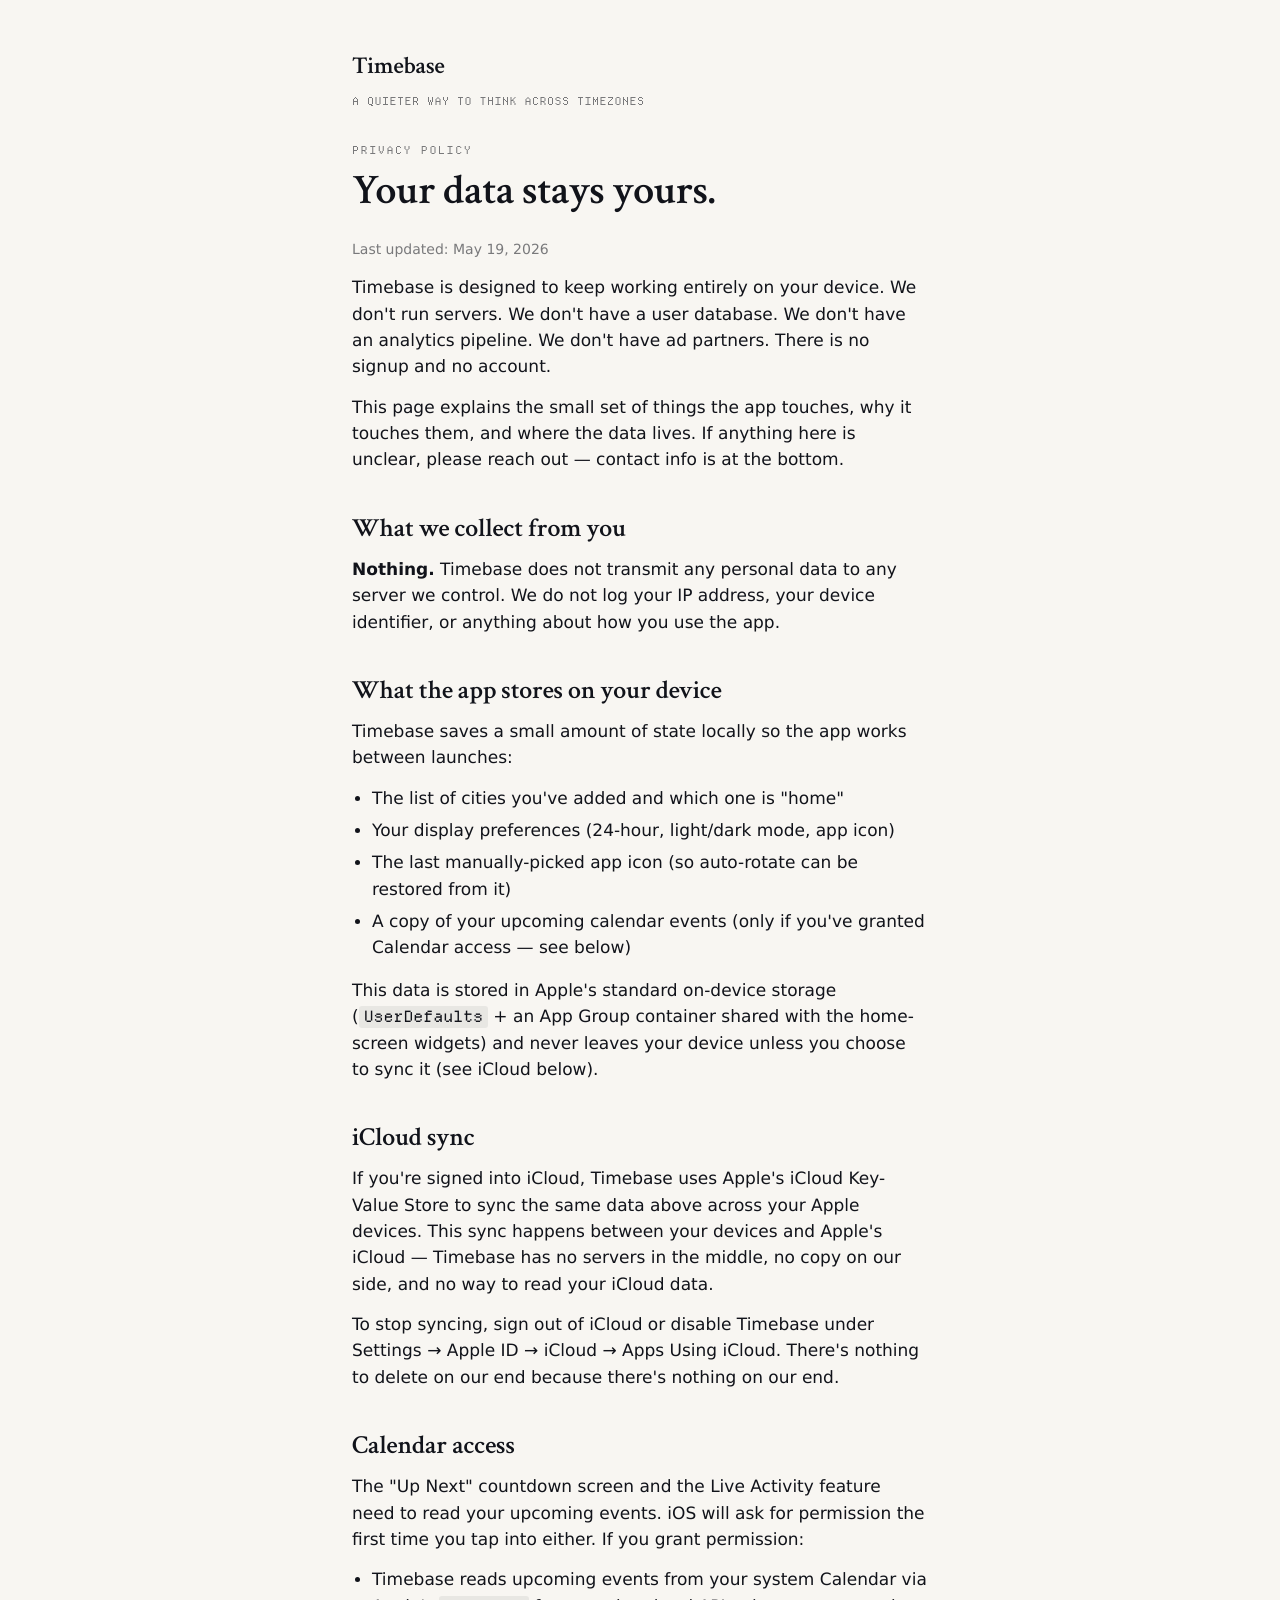
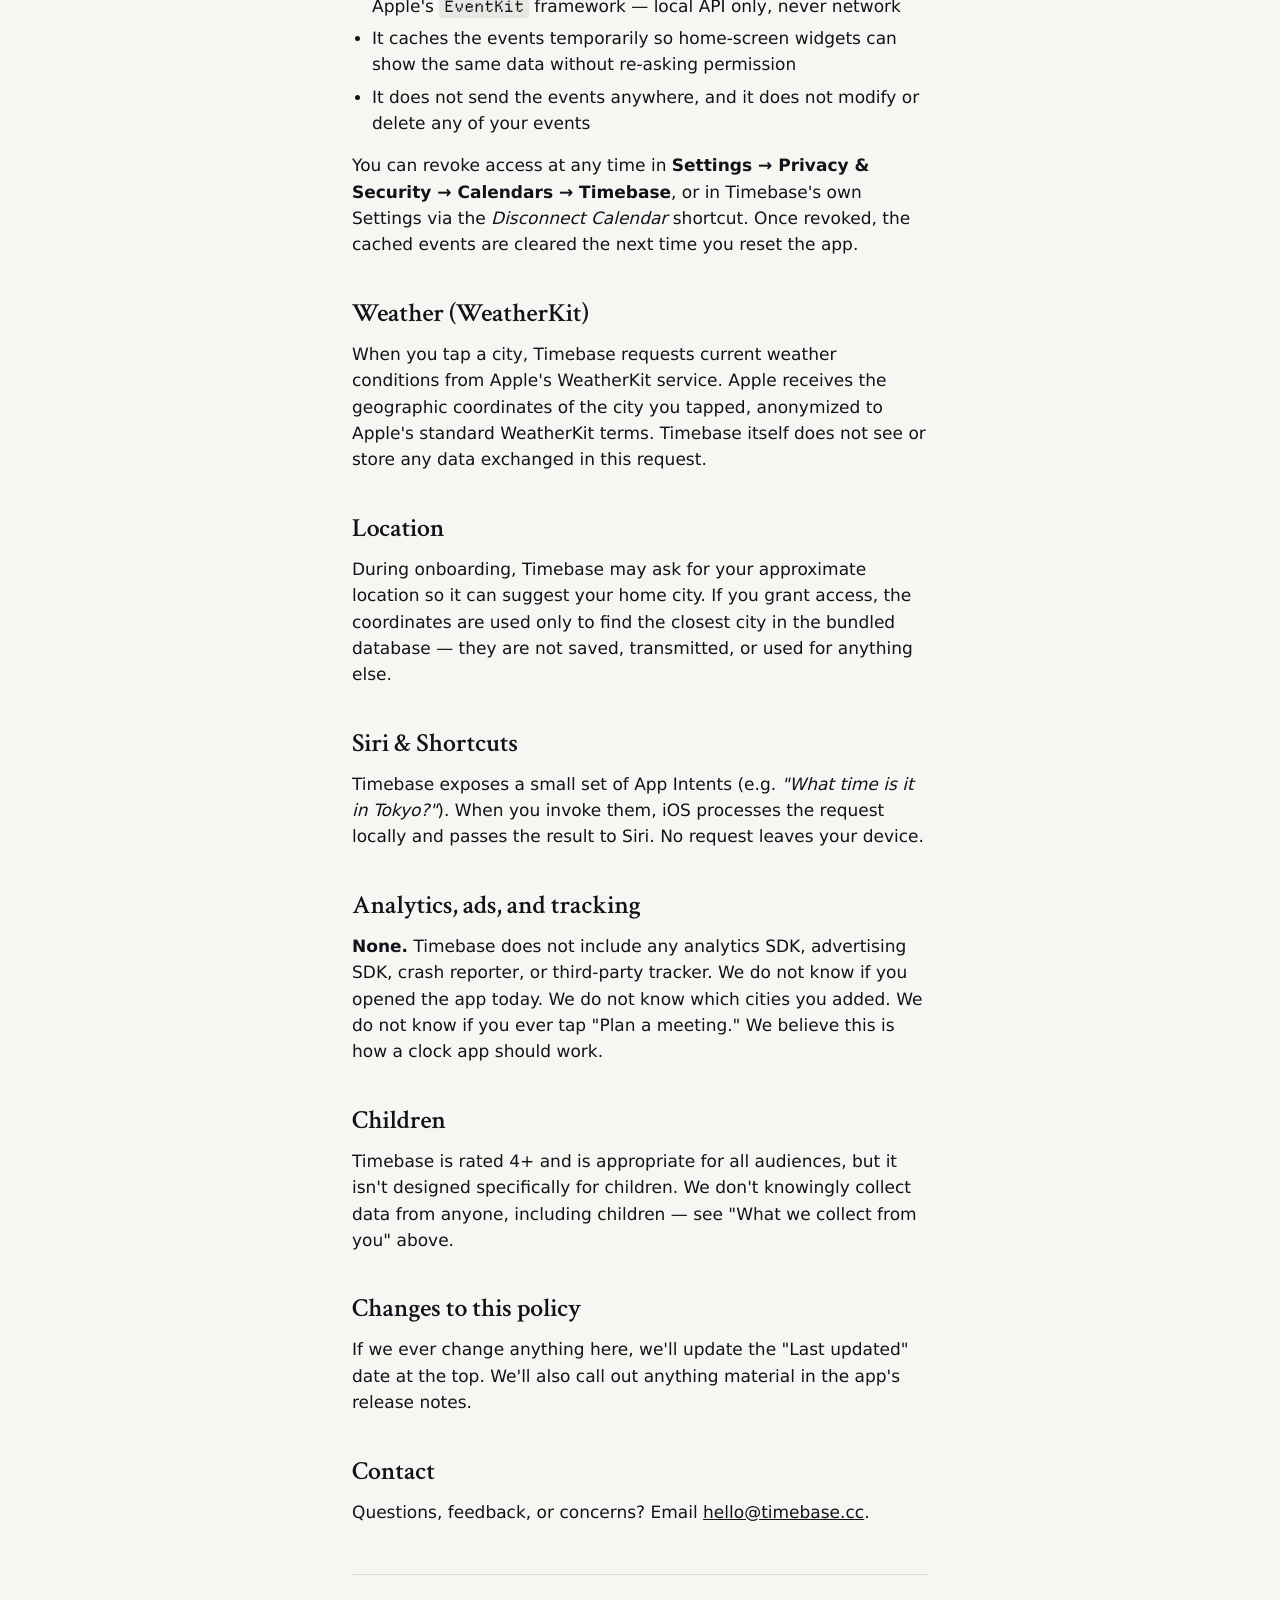
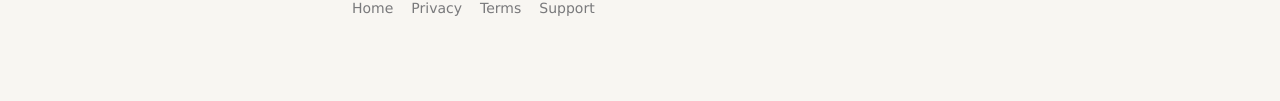
==== privacy.html @ 6966e5dc "Add /privacy /terms /support pages for App Store submission Apple requires a privacy policy URL for " ====
<!doctype html>
<html lang="en">
<head>
<meta charset="utf-8" />
<meta name="viewport" content="width=device-width, initial-scale=1, viewport-fit=cover" />
<title>Privacy Policy — Timebase</title>
<meta name="description" content="Timebase does not collect, store, or sell your data." />
<meta name="theme-color" content="#F8F6F2" media="(prefers-color-scheme: light)" />
<meta name="theme-color" content="#0E0E10" media="(prefers-color-scheme: dark)" />
<link rel="icon" href="/icon.svg" type="image/svg+xml" />
<link rel="apple-touch-icon" href="/apple-touch-icon.png" />
<link rel="preconnect" href="https://fonts.googleapis.com" />
<link rel="preconnect" href="https://fonts.gstatic.com" crossorigin />
<link href="https://fonts.googleapis.com/css2?family=Crimson+Text:wght@600&display=swap" rel="stylesheet" />
<link rel="stylesheet" href="/legal.css" />
</head>
<body>

<main>
  <a class="wordmark" href="/">Timebase</a>
  <div class="tagline">A QUIETER WAY TO THINK ACROSS TIMEZONES</div>

  <div class="eyebrow">Privacy Policy</div>
  <h1>Your data stays yours.</h1>
  <p class="muted">Last updated: May 19, 2026</p>

  <p>Timebase is designed to keep working entirely on your device. We don't run servers. We don't have a user database. We don't have an analytics pipeline. We don't have ad partners. There is no signup and no account.</p>

  <p>This page explains the small set of things the app touches, why it touches them, and where the data lives. If anything here is unclear, please reach out — contact info is at the bottom.</p>

  <h2>What we collect from you</h2>
  <p><strong>Nothing.</strong> Timebase does not transmit any personal data to any server we control. We do not log your IP address, your device identifier, or anything about how you use the app.</p>

  <h2>What the app stores on your device</h2>
  <p>Timebase saves a small amount of state locally so the app works between launches:</p>
  <ul>
    <li>The list of cities you've added and which one is "home"</li>
    <li>Your display preferences (24-hour, light/dark mode, app icon)</li>
    <li>The last manually-picked app icon (so auto-rotate can be restored from it)</li>
    <li>A copy of your upcoming calendar events (only if you've granted Calendar access — see below)</li>
  </ul>
  <p>This data is stored in Apple's standard on-device storage (<code>UserDefaults</code> + an App Group container shared with the home-screen widgets) and never leaves your device unless you choose to sync it (see iCloud below).</p>

  <h2>iCloud sync</h2>
  <p>If you're signed into iCloud, Timebase uses Apple's iCloud Key-Value Store to sync the same data above across your Apple devices. This sync happens between your devices and Apple's iCloud — Timebase has no servers in the middle, no copy on our side, and no way to read your iCloud data.</p>
  <p>To stop syncing, sign out of iCloud or disable Timebase under Settings → Apple ID → iCloud → Apps Using iCloud. There's nothing to delete on our end because there's nothing on our end.</p>

  <h2>Calendar access</h2>
  <p>The "Up Next" countdown screen and the Live Activity feature need to read your upcoming events. iOS will ask for permission the first time you tap into either. If you grant permission:</p>
  <ul>
    <li>Timebase reads upcoming events from your system Calendar via Apple's <code>EventKit</code> framework — local API only, never network</li>
    <li>It caches the events temporarily so home-screen widgets can show the same data without re-asking permission</li>
    <li>It does not send the events anywhere, and it does not modify or delete any of your events</li>
  </ul>
  <p>You can revoke access at any time in <strong>Settings → Privacy &amp; Security → Calendars → Timebase</strong>, or in Timebase's own Settings via the <em>Disconnect Calendar</em> shortcut. Once revoked, the cached events are cleared the next time you reset the app.</p>

  <h2>Weather (WeatherKit)</h2>
  <p>When you tap a city, Timebase requests current weather conditions from Apple's WeatherKit service. Apple receives the geographic coordinates of the city you tapped, anonymized to Apple's standard WeatherKit terms. Timebase itself does not see or store any data exchanged in this request.</p>

  <h2>Location</h2>
  <p>During onboarding, Timebase may ask for your approximate location so it can suggest your home city. If you grant access, the coordinates are used only to find the closest city in the bundled database — they are not saved, transmitted, or used for anything else.</p>

  <h2>Siri &amp; Shortcuts</h2>
  <p>Timebase exposes a small set of App Intents (e.g. <em>"What time is it in Tokyo?"</em>). When you invoke them, iOS processes the request locally and passes the result to Siri. No request leaves your device.</p>

  <h2>Analytics, ads, and tracking</h2>
  <p><strong>None.</strong> Timebase does not include any analytics SDK, advertising SDK, crash reporter, or third-party tracker. We do not know if you opened the app today. We do not know which cities you added. We do not know if you ever tap "Plan a meeting." We believe this is how a clock app should work.</p>

  <h2>Children</h2>
  <p>Timebase is rated 4+ and is appropriate for all audiences, but it isn't designed specifically for children. We don't knowingly collect data from anyone, including children — see "What we collect from you" above.</p>

  <h2>Changes to this policy</h2>
  <p>If we ever change anything here, we'll update the "Last updated" date at the top. We'll also call out anything material in the app's release notes.</p>

  <h2>Contact</h2>
  <p>Questions, feedback, or concerns? Email <a href="mailto:hello@timebase.cc">hello@timebase.cc</a>.</p>

  <div class="nav">
    <a href="/">Home</a>
    <a href="/privacy">Privacy</a>
    <a href="/terms">Terms</a>
    <a href="/support">Support</a>
  </div>
</main>

</body>
</html>
---- legal.css ----
/* Timebase — shared styles for the legal / support pages.
   Built on top of styles.css but the legal pages stand alone, so this
   file also redeclares the tokens it needs. */

@font-face {
  font-family: "Departure Mono";
  src: url("/fonts/DepartureMono-Regular.woff2") format("woff2"),
       url("/fonts/DepartureMono-Regular.woff")  format("woff");
  font-weight: 400;
  font-style: normal;
  font-display: swap;
}

:root {
  --bg: #F8F6F2;
  --fg: #11131A;
  --fg-muted: rgba(17, 19, 26, 0.55);
  --rule: rgba(0, 0, 0, 0.12);
  --accent: #11131A;
  --link: #11131A;
  font-family: -apple-system, BlinkMacSystemFont, "SF Pro Display",
    "SF Pro Text", "Inter", system-ui, sans-serif;
  -webkit-font-smoothing: antialiased;
  -moz-osx-font-smoothing: grayscale;
  text-rendering: geometricPrecision;
}

@media (prefers-color-scheme: dark) {
  :root {
    --bg: #0E0E10;
    --fg: #F0EEE8;
    --fg-muted: rgba(240, 238, 232, 0.55);
    --rule: rgba(255, 255, 255, 0.12);
    --accent: #F0EEE8;
    --link: #F0EEE8;
  }
}

*, *::before, *::after { box-sizing: border-box; }

html, body {
  margin: 0;
  padding: 0;
  background: var(--bg);
  color: var(--fg);
  min-height: 100vh;
  min-height: 100dvh;
}

body {
  font-size: 17px;
  line-height: 1.55;
  position: relative;
}

/* Paper-grain texture, same one used by the world clock rows. Sits
   behind text via fixed positioning so it doesn't move on scroll. */
body::before {
  content: "";
  position: fixed;
  inset: 0;
  background-image: url('/grain.png');
  background-size: 256px 256px;
  background-repeat: repeat;
  mix-blend-mode: soft-light;
  opacity: 0.55;
  pointer-events: none;
  z-index: 0;
}

main {
  position: relative;
  z-index: 1;
  max-width: 640px;
  padding: clamp(24px, 6vw, 48px) clamp(20px, 5vw, 32px) 80px;
  margin: 0 auto;
}

.wordmark {
  font-family: "Crimson Text", "Times New Roman", serif;
  font-weight: 600;
  font-size: 24px;
  letter-spacing: -0.2px;
  color: var(--fg);
  text-decoration: none;
  display: inline-block;
  margin-bottom: 8px;
}

.eyebrow {
  font-family: "Departure Mono", ui-monospace, "SF Mono", monospace;
  font-size: 11px;
  letter-spacing: 1.6px;
  text-transform: uppercase;
  color: var(--fg-muted);
  margin: 32px 0 8px;
}

h1 {
  font-family: "Crimson Text", "Times New Roman", serif;
  font-weight: 600;
  font-size: clamp(32px, 6vw, 42px);
  line-height: 1.15;
  letter-spacing: -0.5px;
  margin: 0 0 24px;
  color: var(--fg);
}

h2 {
  font-family: "Crimson Text", "Times New Roman", serif;
  font-weight: 600;
  font-size: clamp(22px, 4vw, 26px);
  line-height: 1.2;
  letter-spacing: -0.2px;
  margin: 40px 0 12px;
  color: var(--fg);
}

p, li {
  margin: 0 0 14px;
  color: var(--fg);
}

ul, ol {
  margin: 0 0 16px;
  padding-left: 20px;
}

li {
  margin-bottom: 6px;
}

a { color: var(--link); }
a:hover { opacity: 0.7; }

hr {
  border: 0;
  border-top: 1px solid var(--rule);
  margin: 32px 0;
}

.muted {
  color: var(--fg-muted);
  font-size: 14px;
}

.tagline {
  font-family: "Departure Mono", ui-monospace, "SF Mono", monospace;
  font-size: 11px;
  letter-spacing: 0.5px;
  color: var(--fg-muted);
  margin: 0 0 24px;
}

.nav {
  display: flex;
  gap: 18px;
  flex-wrap: wrap;
  font-size: 14px;
  margin-top: 48px;
  padding-top: 24px;
  border-top: 1px solid var(--rule);
  color: var(--fg-muted);
}

.nav a {
  color: var(--fg-muted);
  text-decoration: none;
}

.nav a:hover { color: var(--fg); }

code {
  font-family: "Departure Mono", ui-monospace, "SF Mono", monospace;
  font-size: 0.92em;
  background: rgba(127, 127, 127, 0.12);
  padding: 1px 5px;
  border-radius: 3px;
}
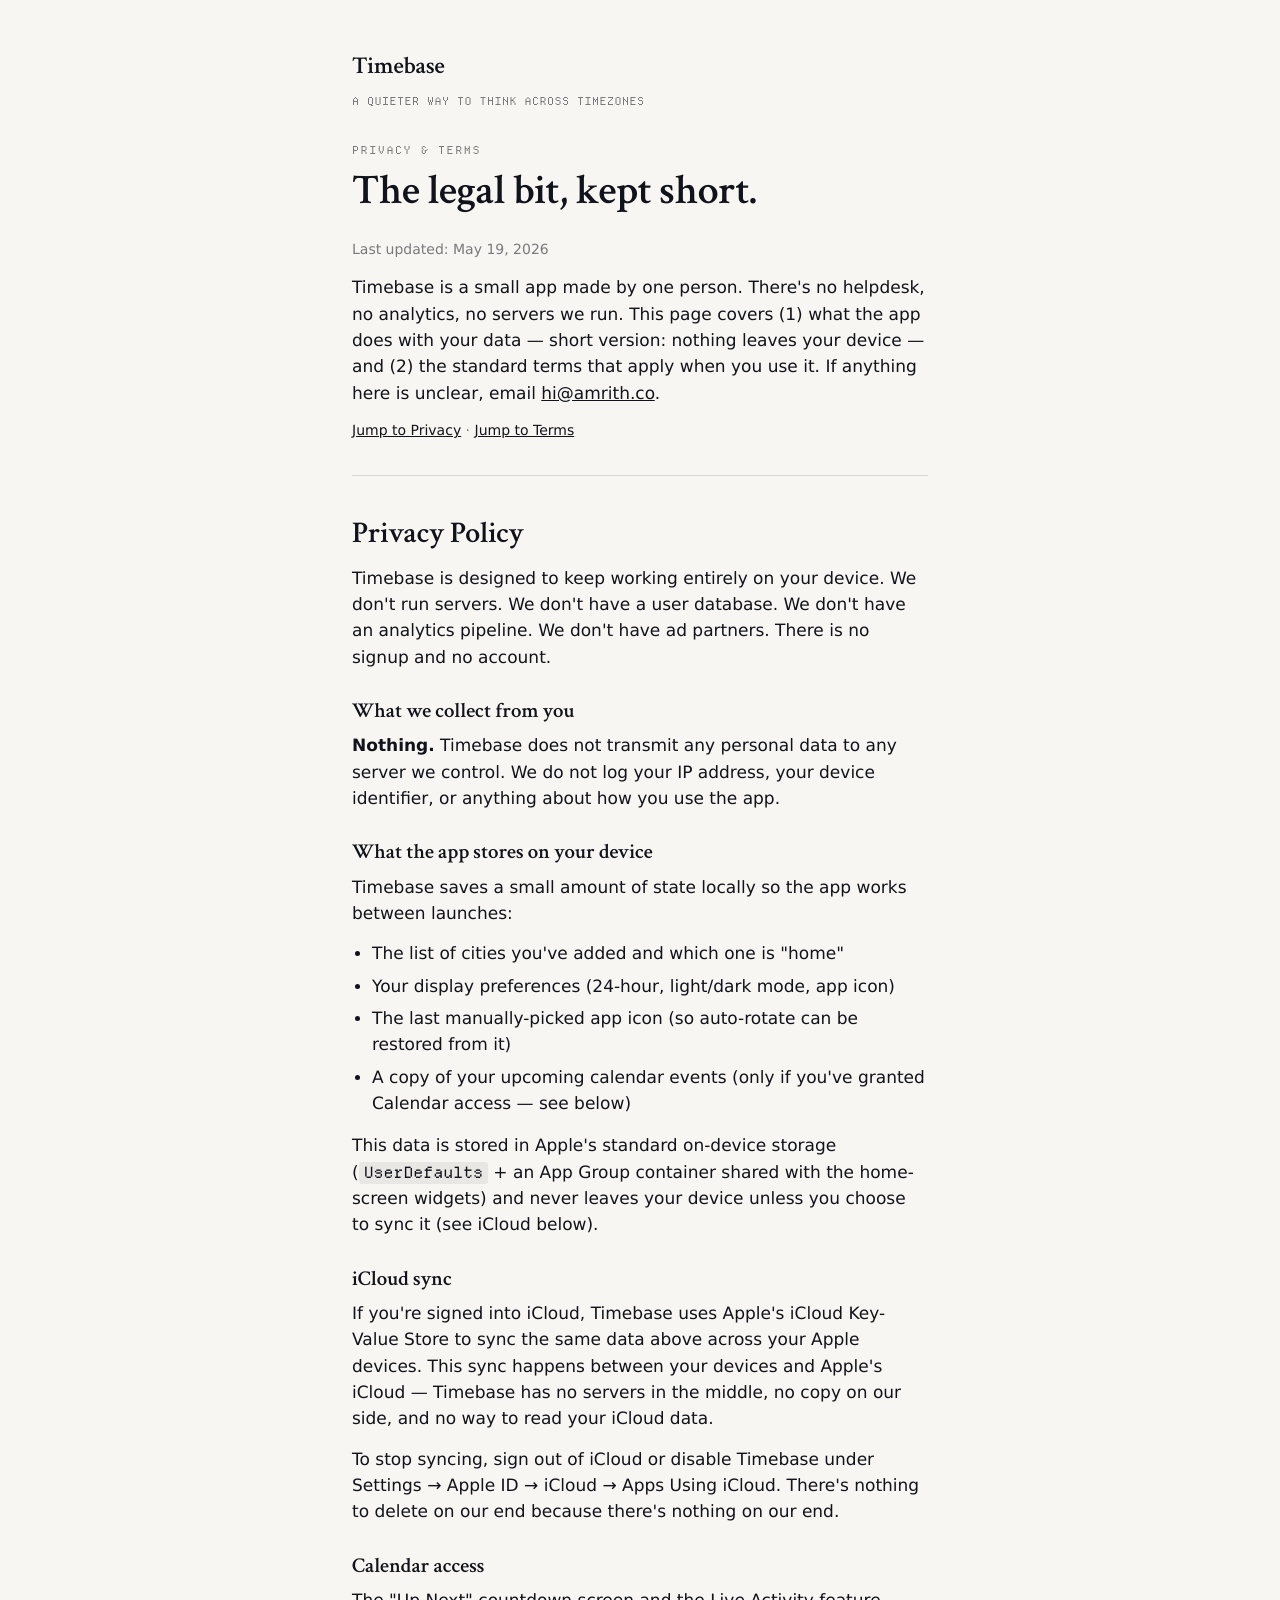
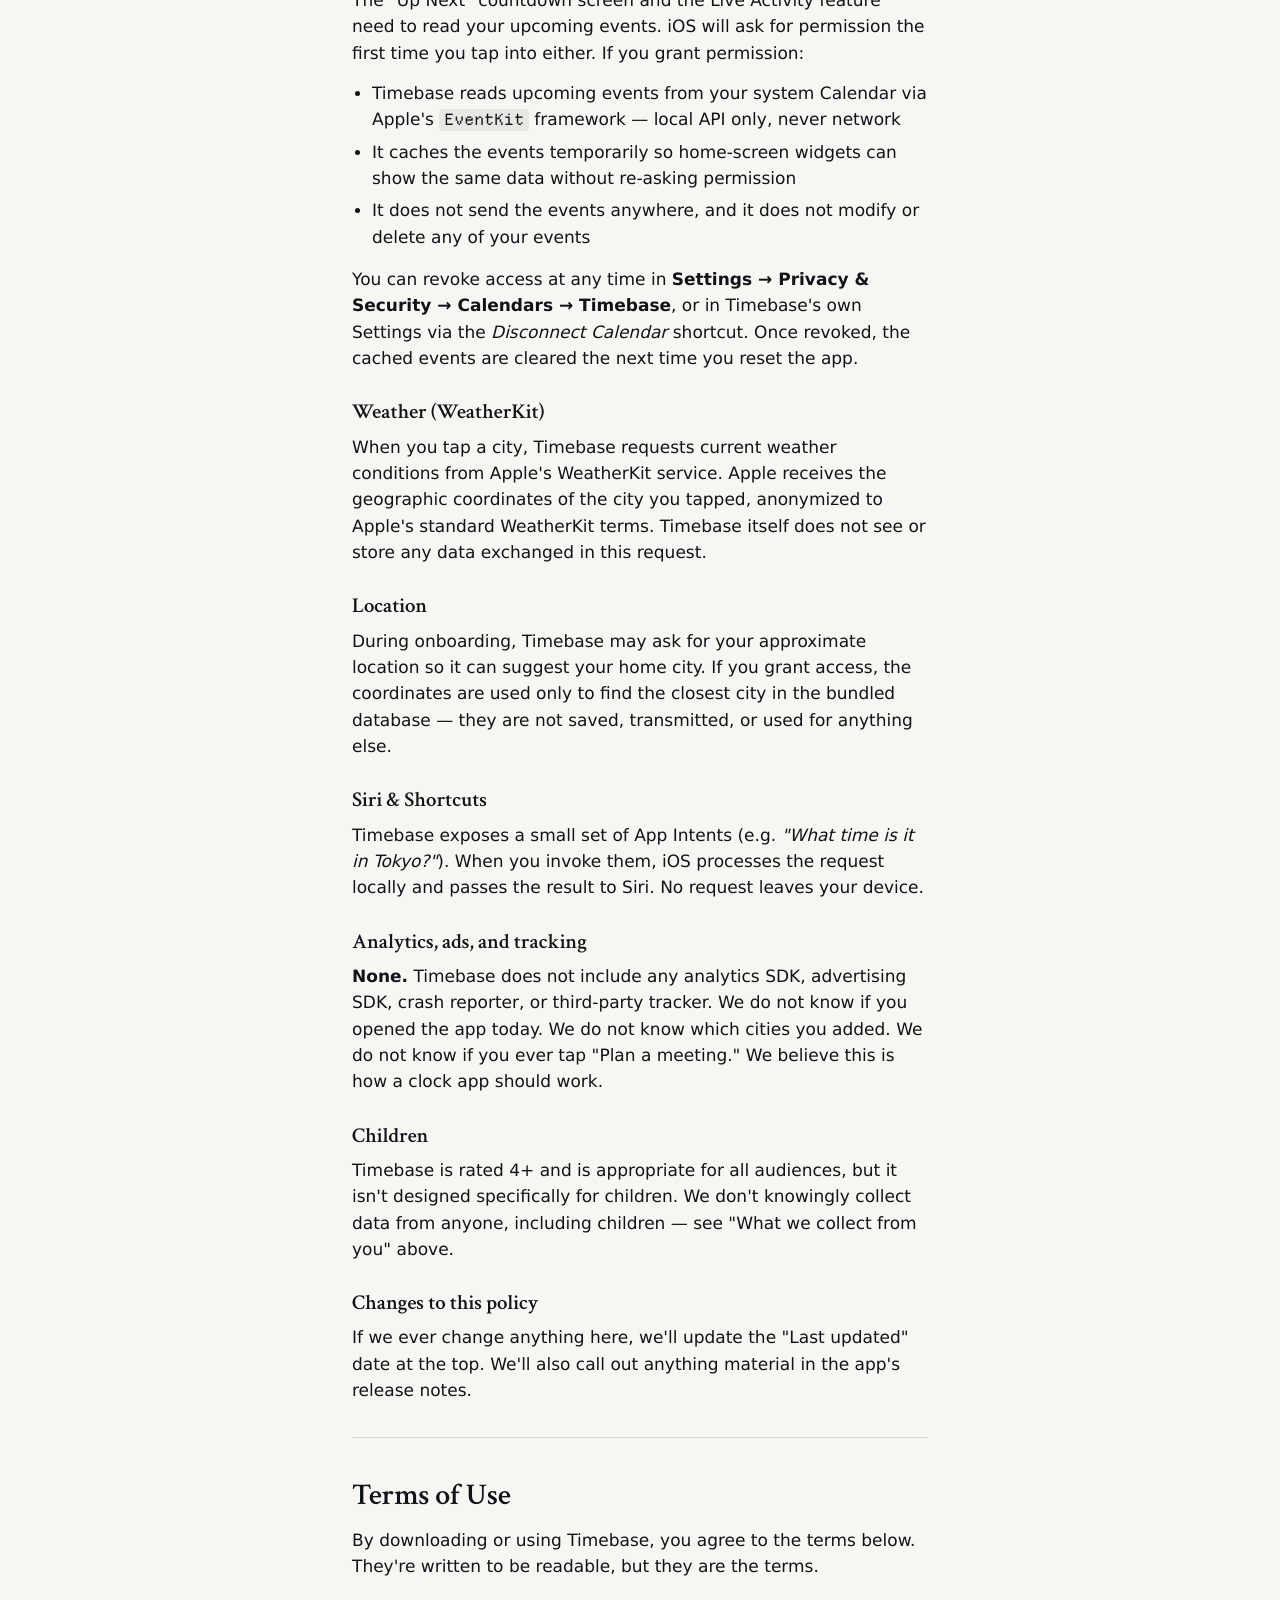
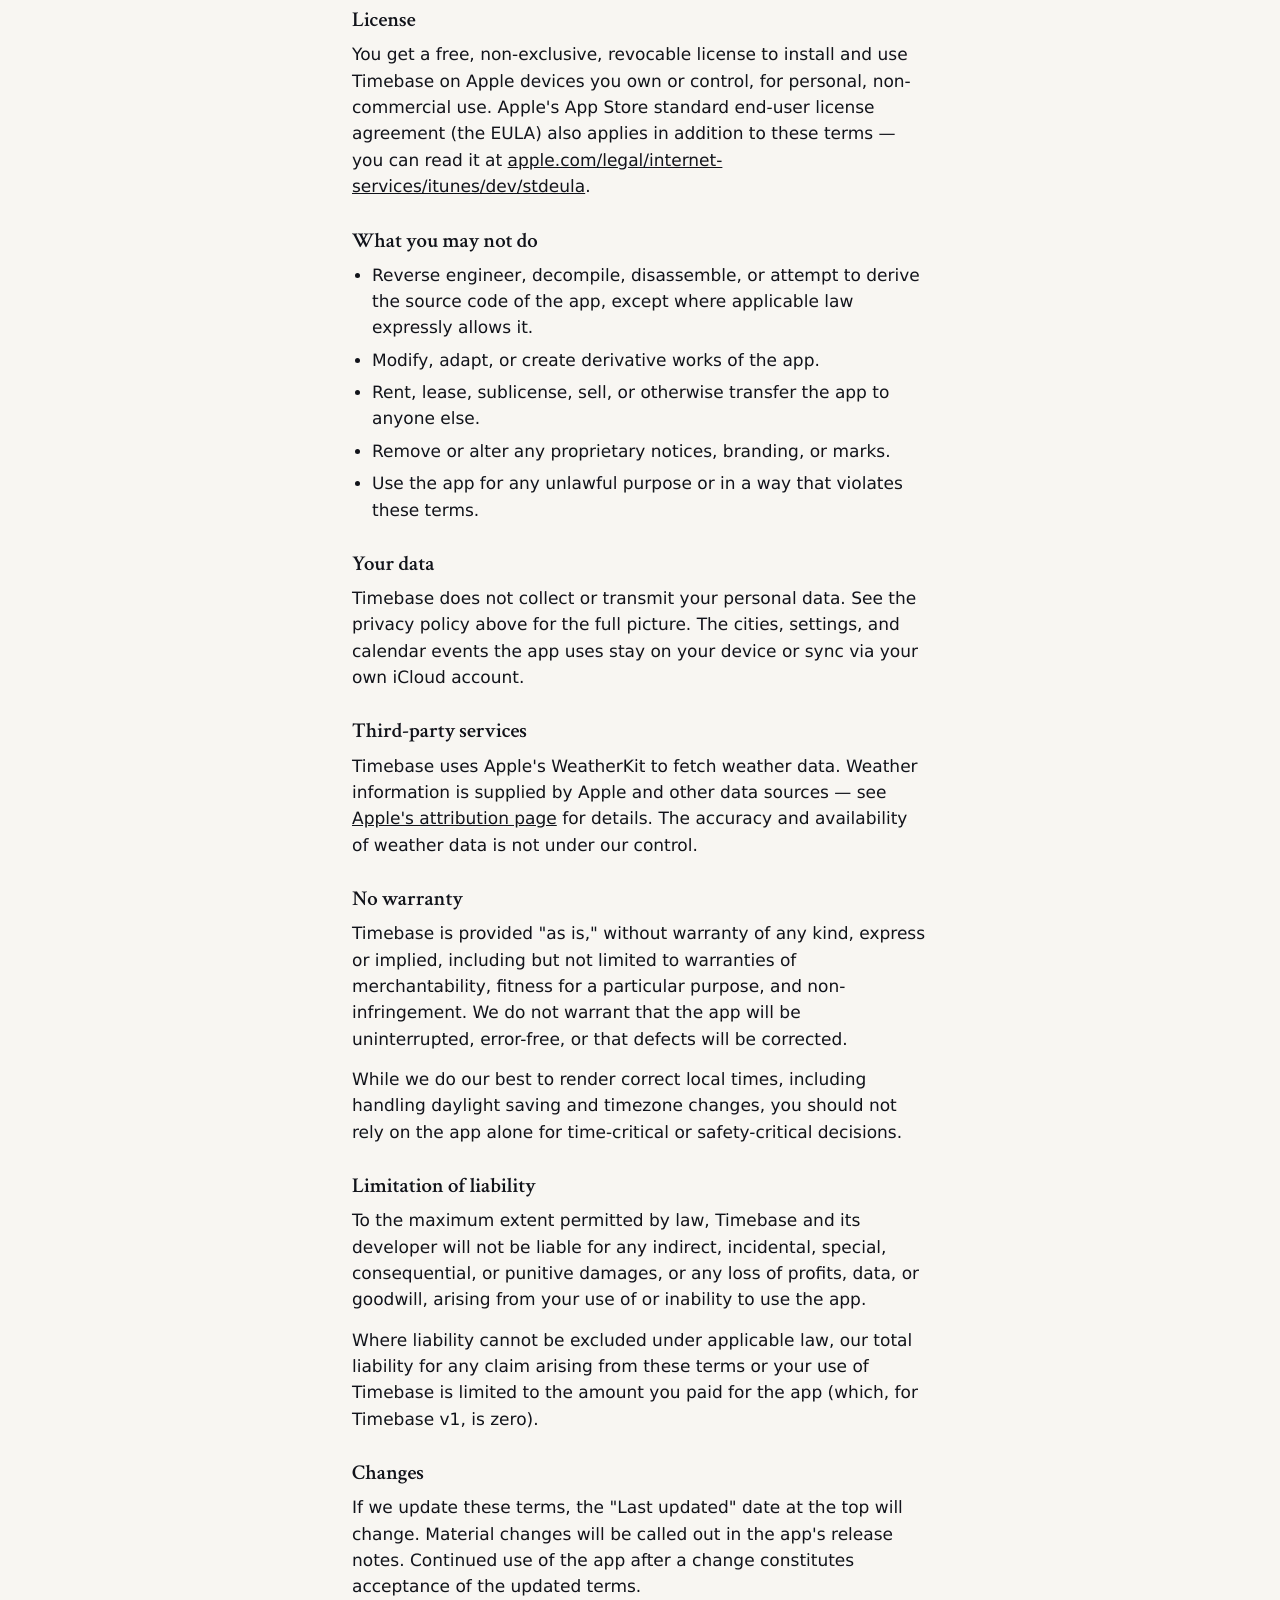
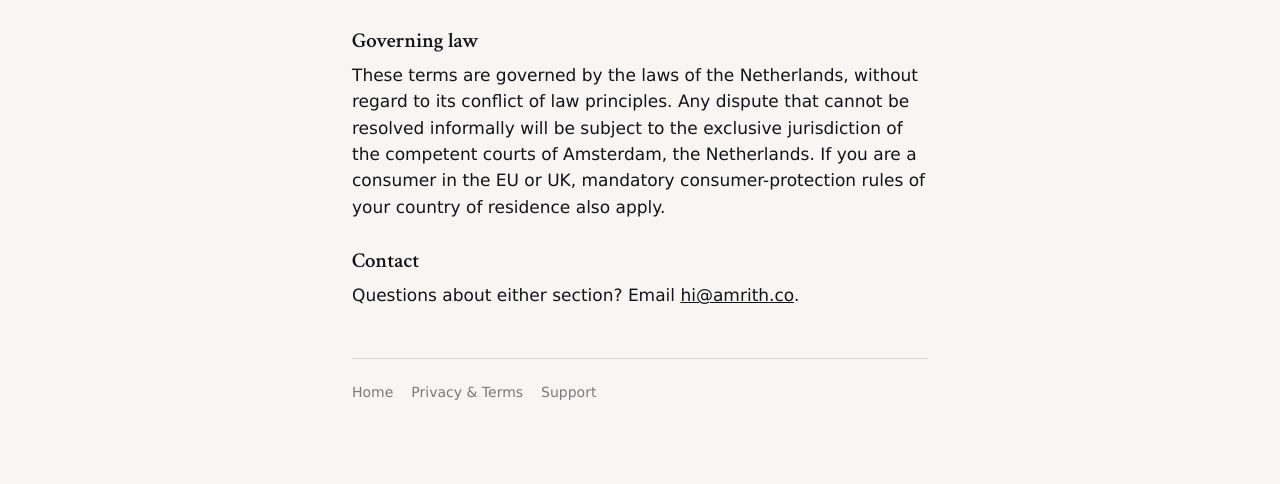
==== commit a7364a19: "Merge Terms into Privacy + link both legal pages from info modal - privacy.html now contains both Pr" ====
--- a/privacy.html
+++ b/privacy.html
@@ -3,8 +3,8 @@
 <head>
 <meta charset="utf-8" />
 <meta name="viewport" content="width=device-width, initial-scale=1, viewport-fit=cover" />
-<title>Privacy Policy — Timebase</title>
-<meta name="description" content="Timebase does not collect, store, or sell your data." />
+<title>Privacy &amp; Terms — Timebase</title>
+<meta name="description" content="Timebase does not collect, store, or sell your data. Here's the full privacy policy and terms of use." />
 <meta name="theme-color" content="#F8F6F2" media="(prefers-color-scheme: light)" />
 <meta name="theme-color" content="#0E0E10" media="(prefers-color-scheme: dark)" />
 <link rel="icon" href="/icon.svg" type="image/svg+xml" />
@@ -20,18 +20,27 @@
   <a class="wordmark" href="/">Timebase</a>
   <div class="tagline">A QUIETER WAY TO THINK ACROSS TIMEZONES</div>
 
-  <div class="eyebrow">Privacy Policy</div>
-  <h1>Your data stays yours.</h1>
+  <div class="eyebrow">Privacy &amp; Terms</div>
+  <h1>The legal bit, kept short.</h1>
   <p class="muted">Last updated: May 19, 2026</p>
+
+  <p>Timebase is a small app made by one person. There's no helpdesk, no analytics, no servers we run. This page covers (1) what the app does with your data — short version: nothing leaves your device — and (2) the standard terms that apply when you use it. If anything here is unclear, email <a href="mailto:hi@amrith.co">hi@amrith.co</a>.</p>
+
+  <p class="muted"><a href="#privacy">Jump to Privacy</a> · <a href="#terms">Jump to Terms</a></p>
+
+  <hr />
+
+  <!-- ============================================================== -->
+  <!--                         PRIVACY POLICY                          -->
+  <!-- ============================================================== -->
+  <h2 id="privacy">Privacy Policy</h2>
 
   <p>Timebase is designed to keep working entirely on your device. We don't run servers. We don't have a user database. We don't have an analytics pipeline. We don't have ad partners. There is no signup and no account.</p>
 
-  <p>This page explains the small set of things the app touches, why it touches them, and where the data lives. If anything here is unclear, please reach out — contact info is at the bottom.</p>
-
-  <h2>What we collect from you</h2>
+  <h3>What we collect from you</h3>
   <p><strong>Nothing.</strong> Timebase does not transmit any personal data to any server we control. We do not log your IP address, your device identifier, or anything about how you use the app.</p>
 
-  <h2>What the app stores on your device</h2>
+  <h3>What the app stores on your device</h3>
   <p>Timebase saves a small amount of state locally so the app works between launches:</p>
   <ul>
     <li>The list of cities you've added and which one is "home"</li>
@@ -41,11 +50,11 @@
   </ul>
   <p>This data is stored in Apple's standard on-device storage (<code>UserDefaults</code> + an App Group container shared with the home-screen widgets) and never leaves your device unless you choose to sync it (see iCloud below).</p>
 
-  <h2>iCloud sync</h2>
+  <h3>iCloud sync</h3>
   <p>If you're signed into iCloud, Timebase uses Apple's iCloud Key-Value Store to sync the same data above across your Apple devices. This sync happens between your devices and Apple's iCloud — Timebase has no servers in the middle, no copy on our side, and no way to read your iCloud data.</p>
   <p>To stop syncing, sign out of iCloud or disable Timebase under Settings → Apple ID → iCloud → Apps Using iCloud. There's nothing to delete on our end because there's nothing on our end.</p>
 
-  <h2>Calendar access</h2>
+  <h3>Calendar access</h3>
   <p>The "Up Next" countdown screen and the Live Activity feature need to read your upcoming events. iOS will ask for permission the first time you tap into either. If you grant permission:</p>
   <ul>
     <li>Timebase reads upcoming events from your system Calendar via Apple's <code>EventKit</code> framework — local API only, never network</li>
@@ -54,31 +63,71 @@
   </ul>
   <p>You can revoke access at any time in <strong>Settings → Privacy &amp; Security → Calendars → Timebase</strong>, or in Timebase's own Settings via the <em>Disconnect Calendar</em> shortcut. Once revoked, the cached events are cleared the next time you reset the app.</p>
 
-  <h2>Weather (WeatherKit)</h2>
+  <h3>Weather (WeatherKit)</h3>
   <p>When you tap a city, Timebase requests current weather conditions from Apple's WeatherKit service. Apple receives the geographic coordinates of the city you tapped, anonymized to Apple's standard WeatherKit terms. Timebase itself does not see or store any data exchanged in this request.</p>
 
-  <h2>Location</h2>
+  <h3>Location</h3>
   <p>During onboarding, Timebase may ask for your approximate location so it can suggest your home city. If you grant access, the coordinates are used only to find the closest city in the bundled database — they are not saved, transmitted, or used for anything else.</p>
 
-  <h2>Siri &amp; Shortcuts</h2>
+  <h3>Siri &amp; Shortcuts</h3>
   <p>Timebase exposes a small set of App Intents (e.g. <em>"What time is it in Tokyo?"</em>). When you invoke them, iOS processes the request locally and passes the result to Siri. No request leaves your device.</p>
 
-  <h2>Analytics, ads, and tracking</h2>
+  <h3>Analytics, ads, and tracking</h3>
   <p><strong>None.</strong> Timebase does not include any analytics SDK, advertising SDK, crash reporter, or third-party tracker. We do not know if you opened the app today. We do not know which cities you added. We do not know if you ever tap "Plan a meeting." We believe this is how a clock app should work.</p>
 
-  <h2>Children</h2>
+  <h3>Children</h3>
   <p>Timebase is rated 4+ and is appropriate for all audiences, but it isn't designed specifically for children. We don't knowingly collect data from anyone, including children — see "What we collect from you" above.</p>
 
-  <h2>Changes to this policy</h2>
+  <h3>Changes to this policy</h3>
   <p>If we ever change anything here, we'll update the "Last updated" date at the top. We'll also call out anything material in the app's release notes.</p>
 
-  <h2>Contact</h2>
-  <p>Questions, feedback, or concerns? Email <a href="mailto:hello@timebase.cc">hello@timebase.cc</a>.</p>
+  <hr />
+
+  <!-- ============================================================== -->
+  <!--                          TERMS OF USE                           -->
+  <!-- ============================================================== -->
+  <h2 id="terms">Terms of Use</h2>
+
+  <p>By downloading or using Timebase, you agree to the terms below. They're written to be readable, but they are the terms.</p>
+
+  <h3>License</h3>
+  <p>You get a free, non-exclusive, revocable license to install and use Timebase on Apple devices you own or control, for personal, non-commercial use. Apple's App Store standard end-user license agreement (the EULA) also applies in addition to these terms — you can read it at <a href="https://www.apple.com/legal/internet-services/itunes/dev/stdeula/">apple.com/legal/internet-services/itunes/dev/stdeula</a>.</p>
+
+  <h3>What you may not do</h3>
+  <ul>
+    <li>Reverse engineer, decompile, disassemble, or attempt to derive the source code of the app, except where applicable law expressly allows it.</li>
+    <li>Modify, adapt, or create derivative works of the app.</li>
+    <li>Rent, lease, sublicense, sell, or otherwise transfer the app to anyone else.</li>
+    <li>Remove or alter any proprietary notices, branding, or marks.</li>
+    <li>Use the app for any unlawful purpose or in a way that violates these terms.</li>
+  </ul>
+
+  <h3>Your data</h3>
+  <p>Timebase does not collect or transmit your personal data. See the privacy policy above for the full picture. The cities, settings, and calendar events the app uses stay on your device or sync via your own iCloud account.</p>
+
+  <h3>Third-party services</h3>
+  <p>Timebase uses Apple's WeatherKit to fetch weather data. Weather information is supplied by Apple and other data sources — see <a href="https://developer.apple.com/weatherkit/data-source-attribution/">Apple's attribution page</a> for details. The accuracy and availability of weather data is not under our control.</p>
+
+  <h3>No warranty</h3>
+  <p>Timebase is provided "as is," without warranty of any kind, express or implied, including but not limited to warranties of merchantability, fitness for a particular purpose, and non-infringement. We do not warrant that the app will be uninterrupted, error-free, or that defects will be corrected.</p>
+  <p>While we do our best to render correct local times, including handling daylight saving and timezone changes, you should not rely on the app alone for time-critical or safety-critical decisions.</p>
+
+  <h3>Limitation of liability</h3>
+  <p>To the maximum extent permitted by law, Timebase and its developer will not be liable for any indirect, incidental, special, consequential, or punitive damages, or any loss of profits, data, or goodwill, arising from your use of or inability to use the app.</p>
+  <p>Where liability cannot be excluded under applicable law, our total liability for any claim arising from these terms or your use of Timebase is limited to the amount you paid for the app (which, for Timebase v1, is zero).</p>
+
+  <h3>Changes</h3>
+  <p>If we update these terms, the "Last updated" date at the top will change. Material changes will be called out in the app's release notes. Continued use of the app after a change constitutes acceptance of the updated terms.</p>
+
+  <h3>Governing law</h3>
+  <p>These terms are governed by the laws of the Netherlands, without regard to its conflict of law principles. Any dispute that cannot be resolved informally will be subject to the exclusive jurisdiction of the competent courts of Amsterdam, the Netherlands. If you are a consumer in the EU or UK, mandatory consumer-protection rules of your country of residence also apply.</p>
+
+  <h3>Contact</h3>
+  <p>Questions about either section? Email <a href="mailto:hi@amrith.co">hi@amrith.co</a>.</p>
 
   <div class="nav">
     <a href="/">Home</a>
-    <a href="/privacy">Privacy</a>
-    <a href="/terms">Terms</a>
+    <a href="/privacy">Privacy &amp; Terms</a>
     <a href="/support">Support</a>
   </div>
 </main>
--- a/legal.css
+++ b/legal.css
@@ -109,10 +109,20 @@
 h2 {
   font-family: "Crimson Text", "Times New Roman", serif;
   font-weight: 600;
-  font-size: clamp(22px, 4vw, 26px);
+  font-size: clamp(26px, 4.4vw, 30px);
   line-height: 1.2;
   letter-spacing: -0.2px;
-  margin: 40px 0 12px;
+  margin: 40px 0 14px;
+  color: var(--fg);
+}
+
+h3 {
+  font-family: "Crimson Text", "Times New Roman", serif;
+  font-weight: 600;
+  font-size: clamp(18px, 3.2vw, 21px);
+  line-height: 1.25;
+  letter-spacing: -0.1px;
+  margin: 28px 0 8px;
   color: var(--fg);
 }
 
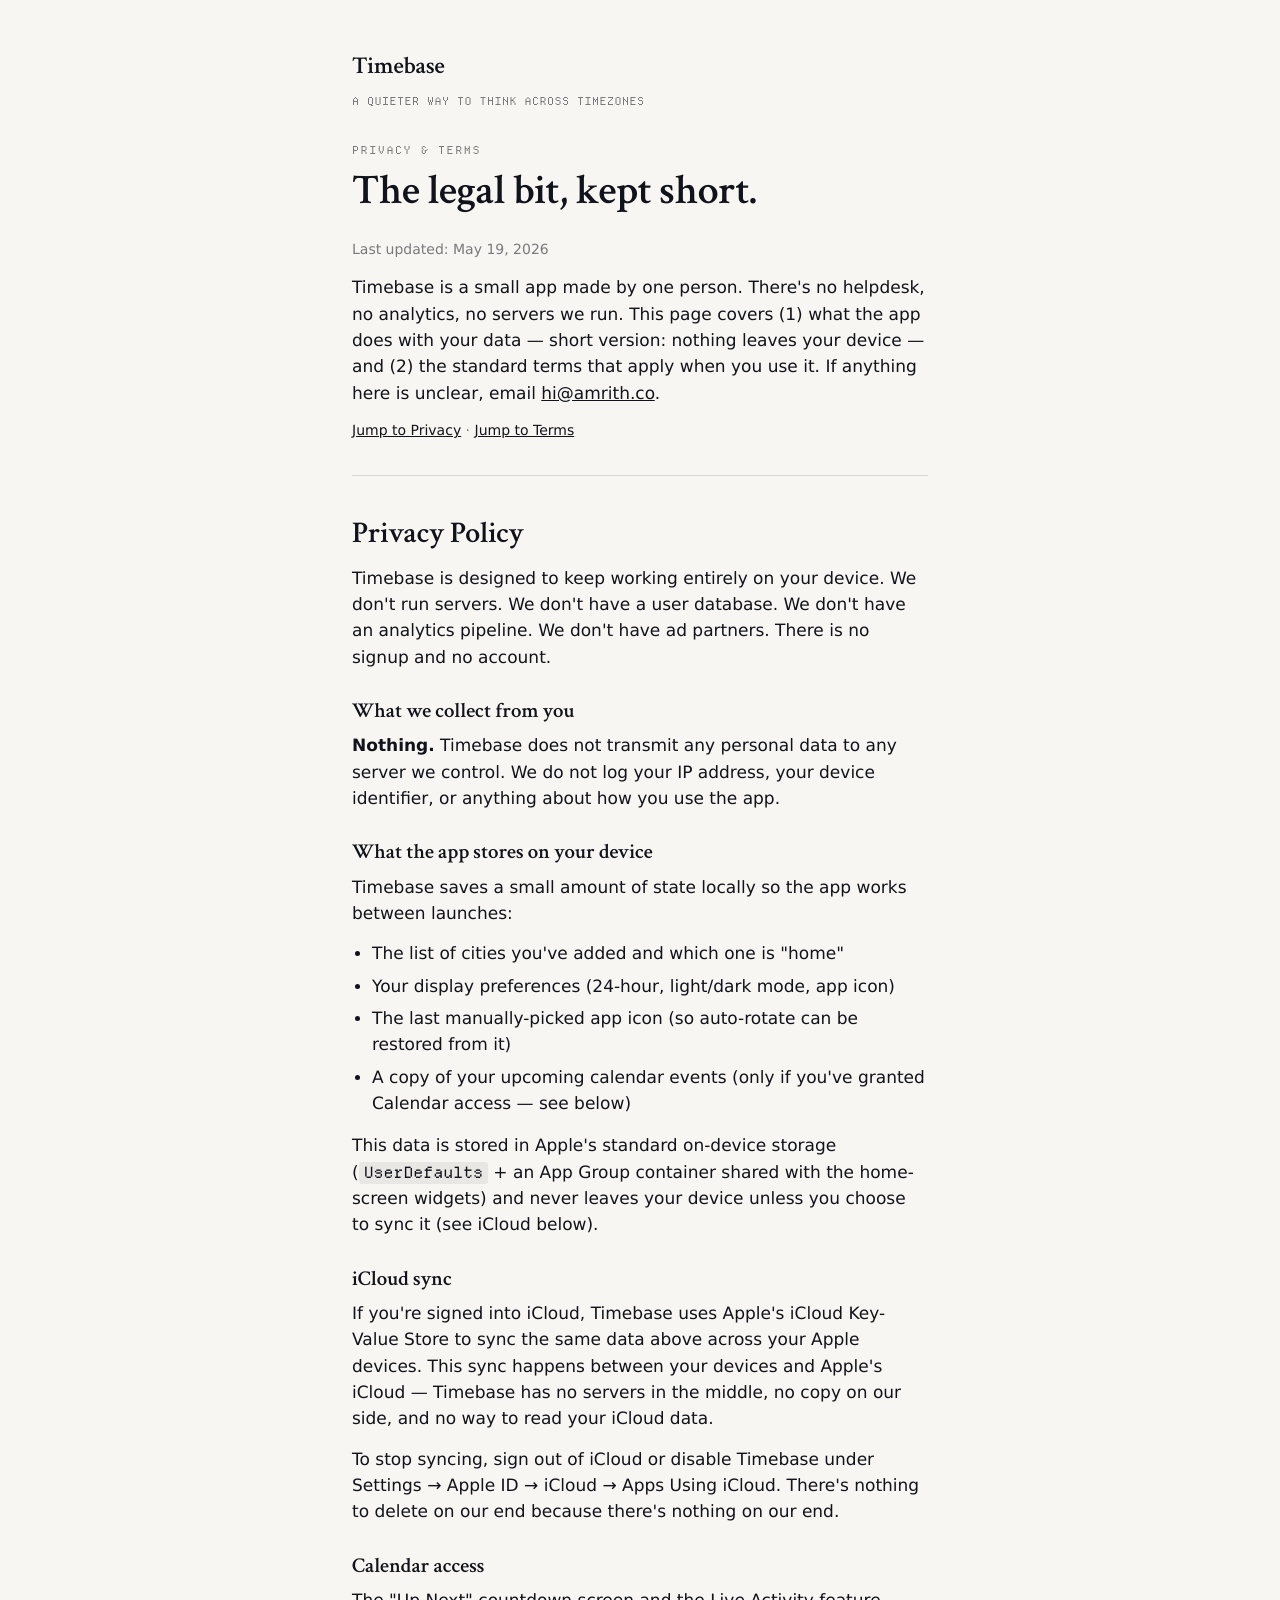
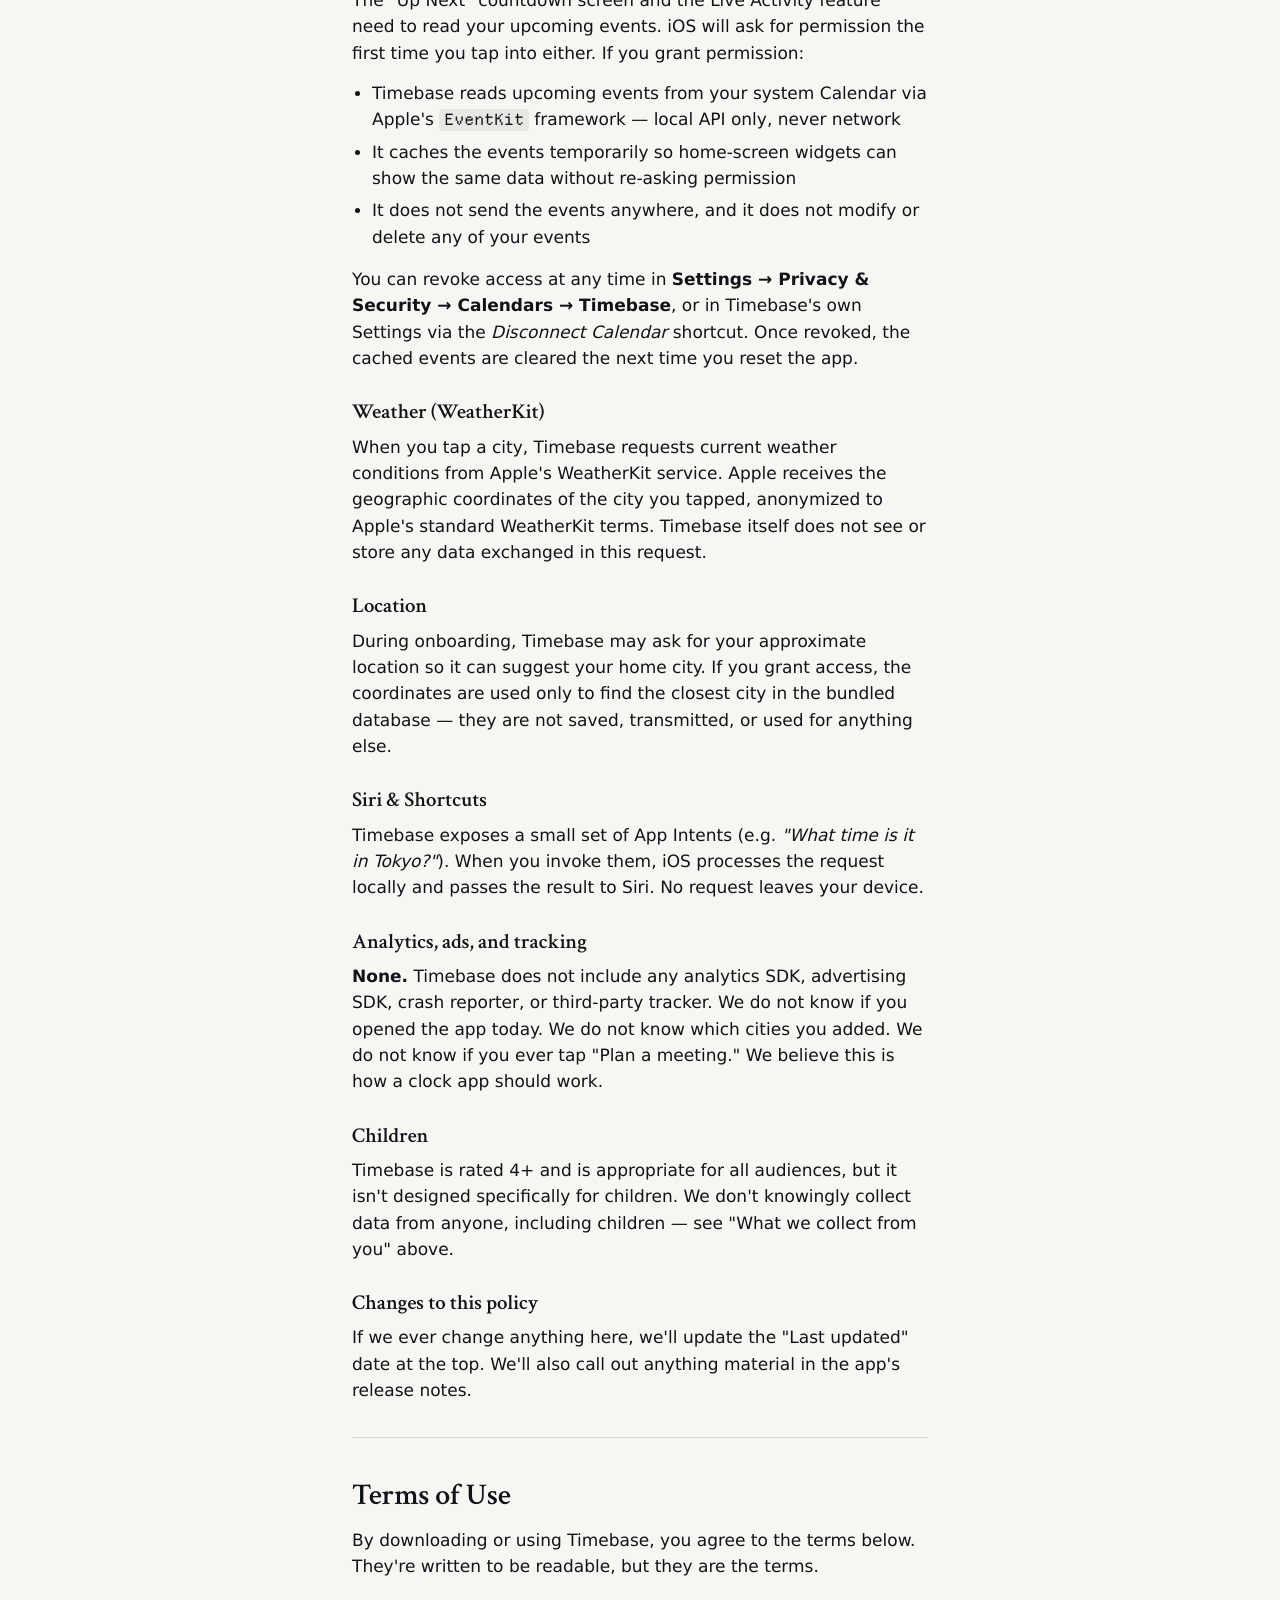
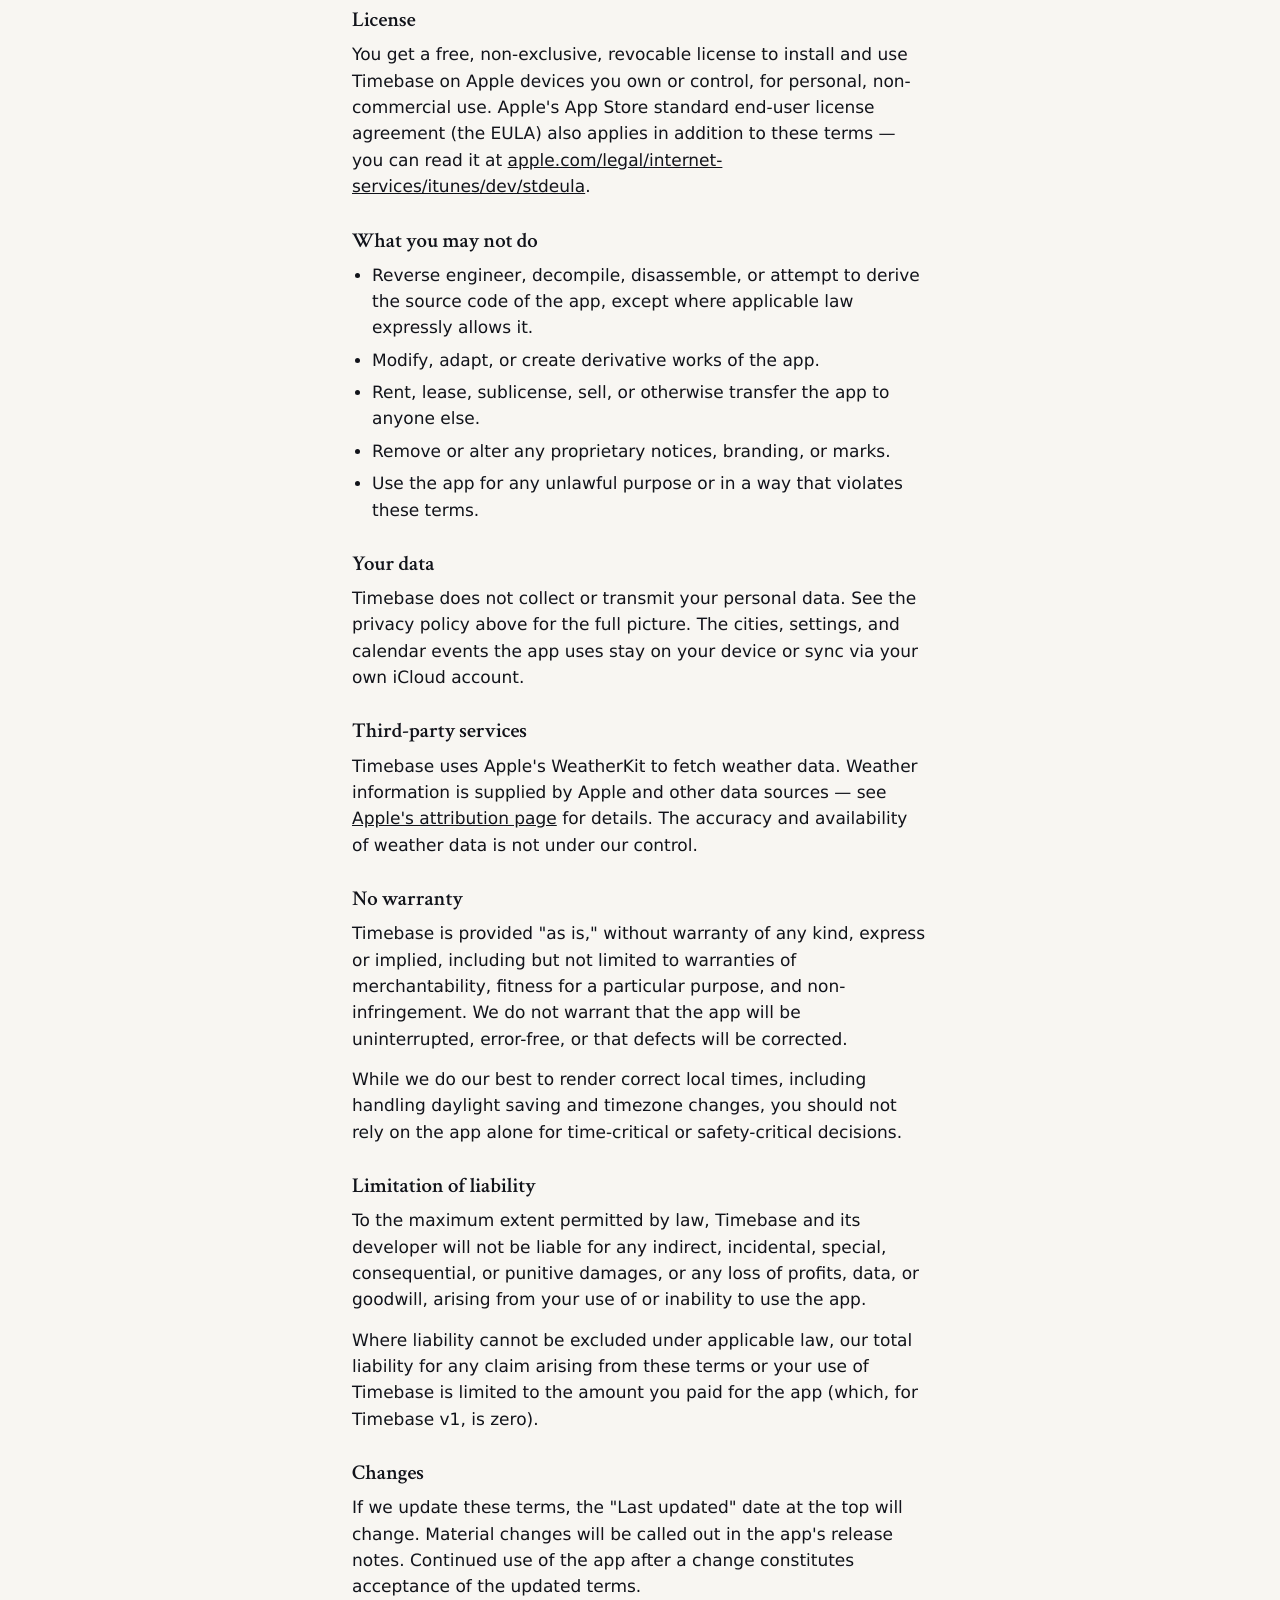
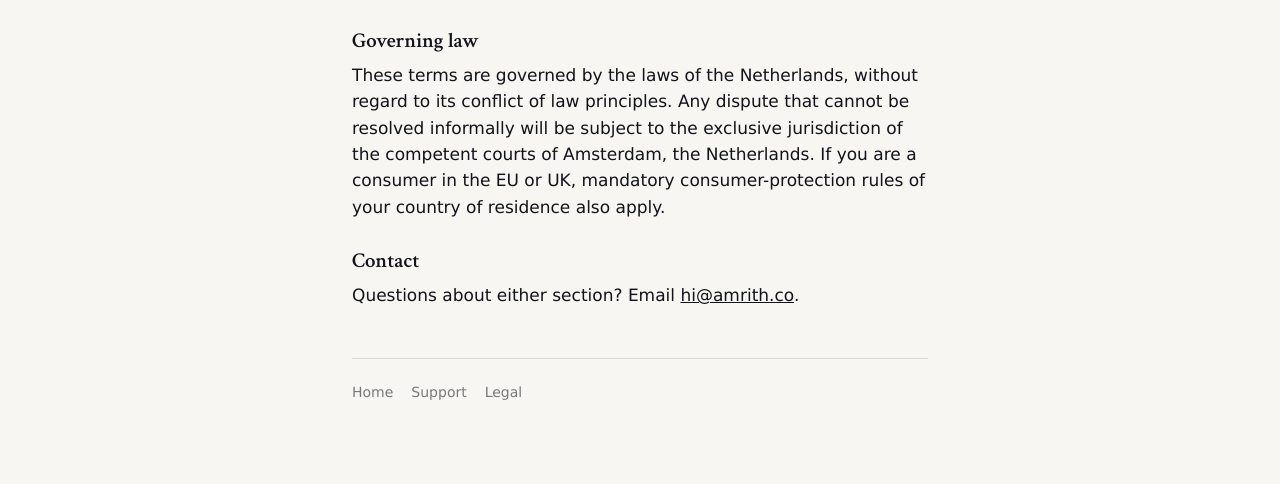
==== commit 851392c3: "Footer: Support first, "Legal" instead of "Privacy & Terms" - Info modal footer: SUPPORT · LEGAL (wa" ====
--- a/privacy.html
+++ b/privacy.html
@@ -127,8 +127,8 @@
 
   <div class="nav">
     <a href="/">Home</a>
-    <a href="/privacy">Privacy &amp; Terms</a>
     <a href="/support">Support</a>
+    <a href="/privacy">Legal</a>
   </div>
 </main>
 
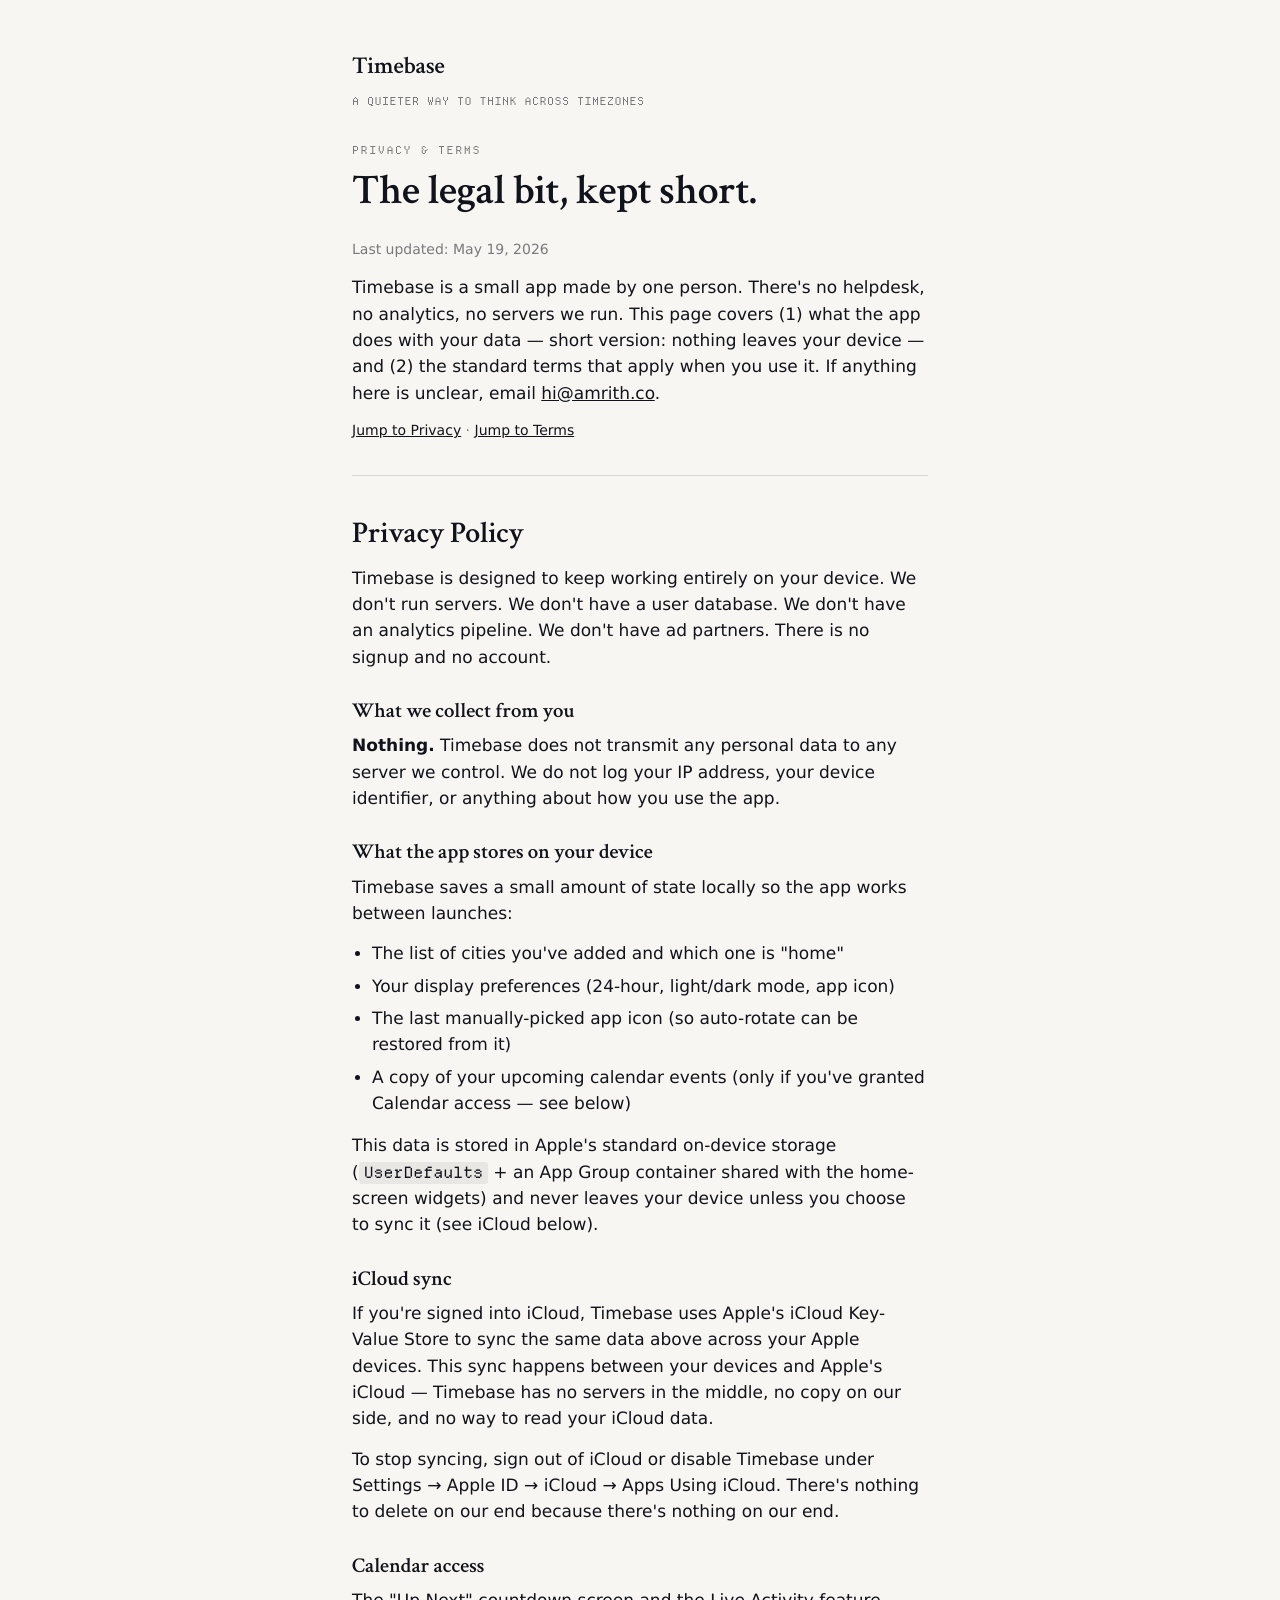
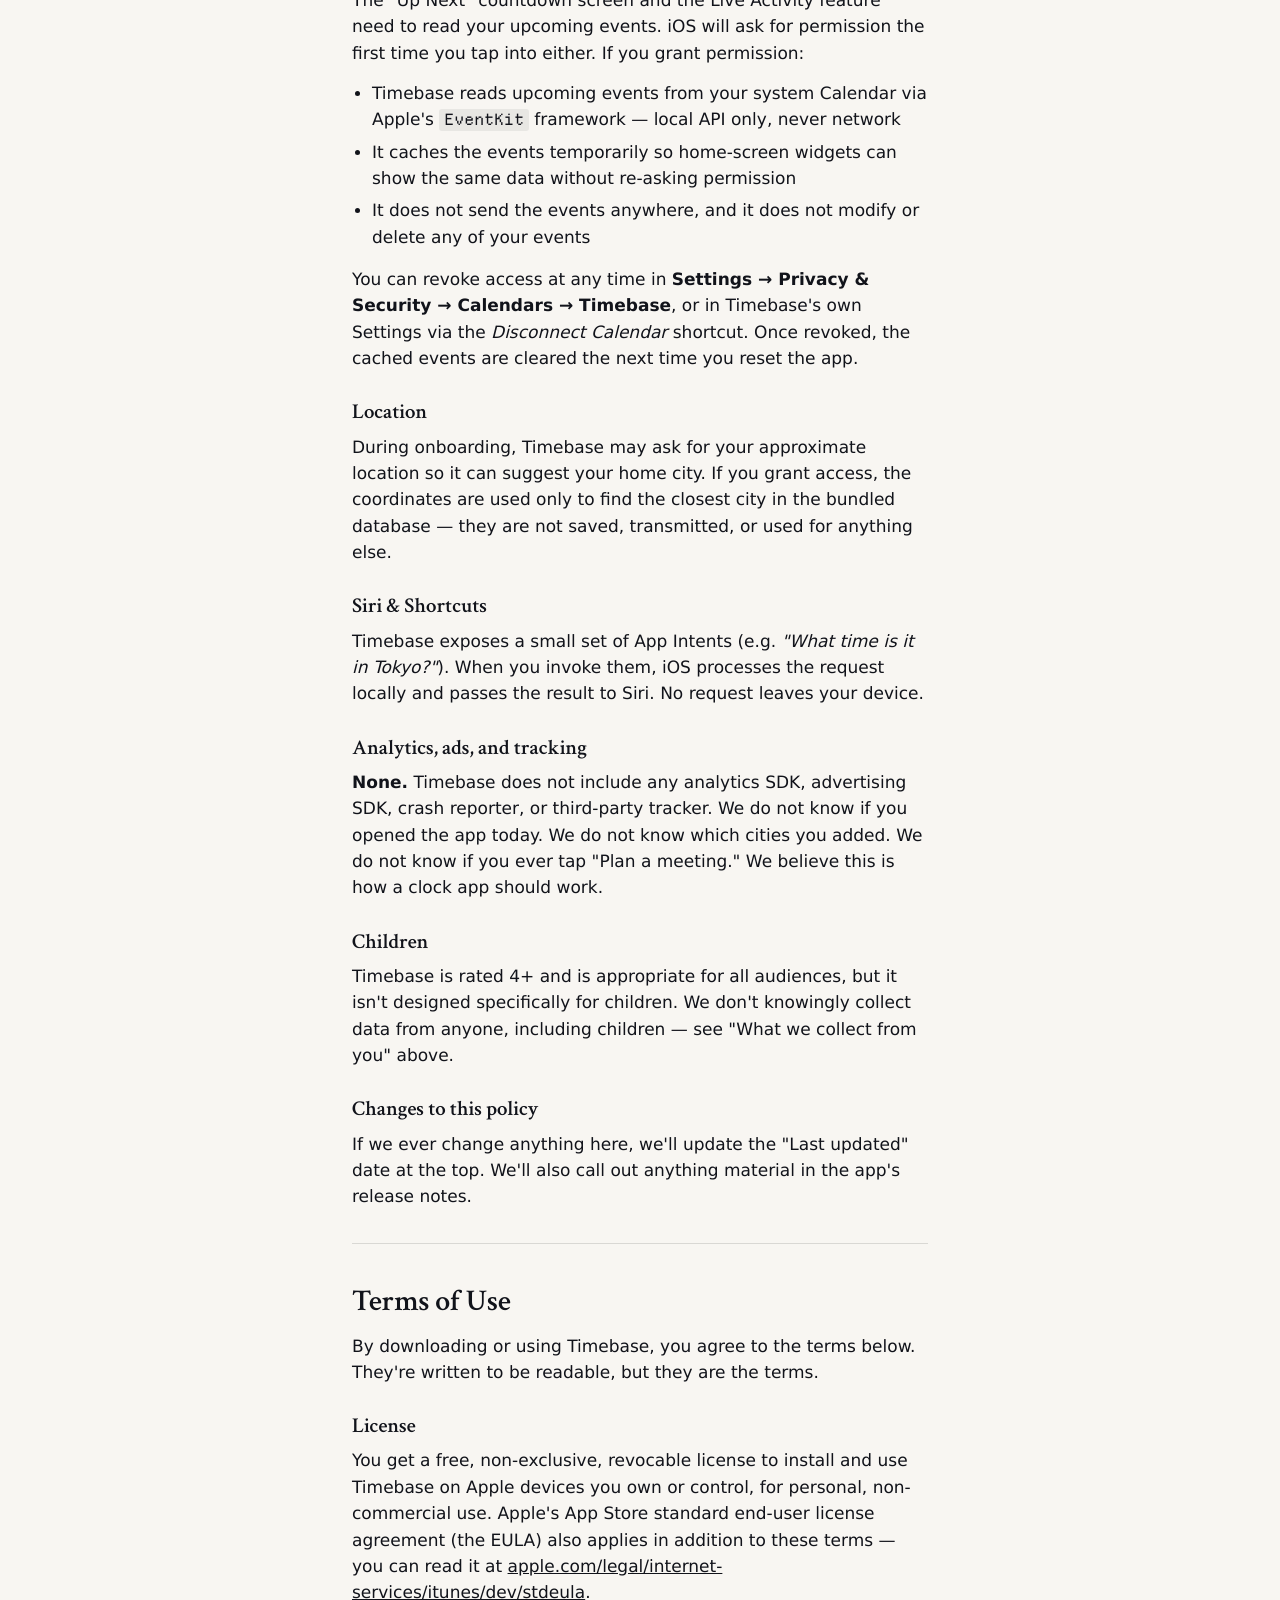
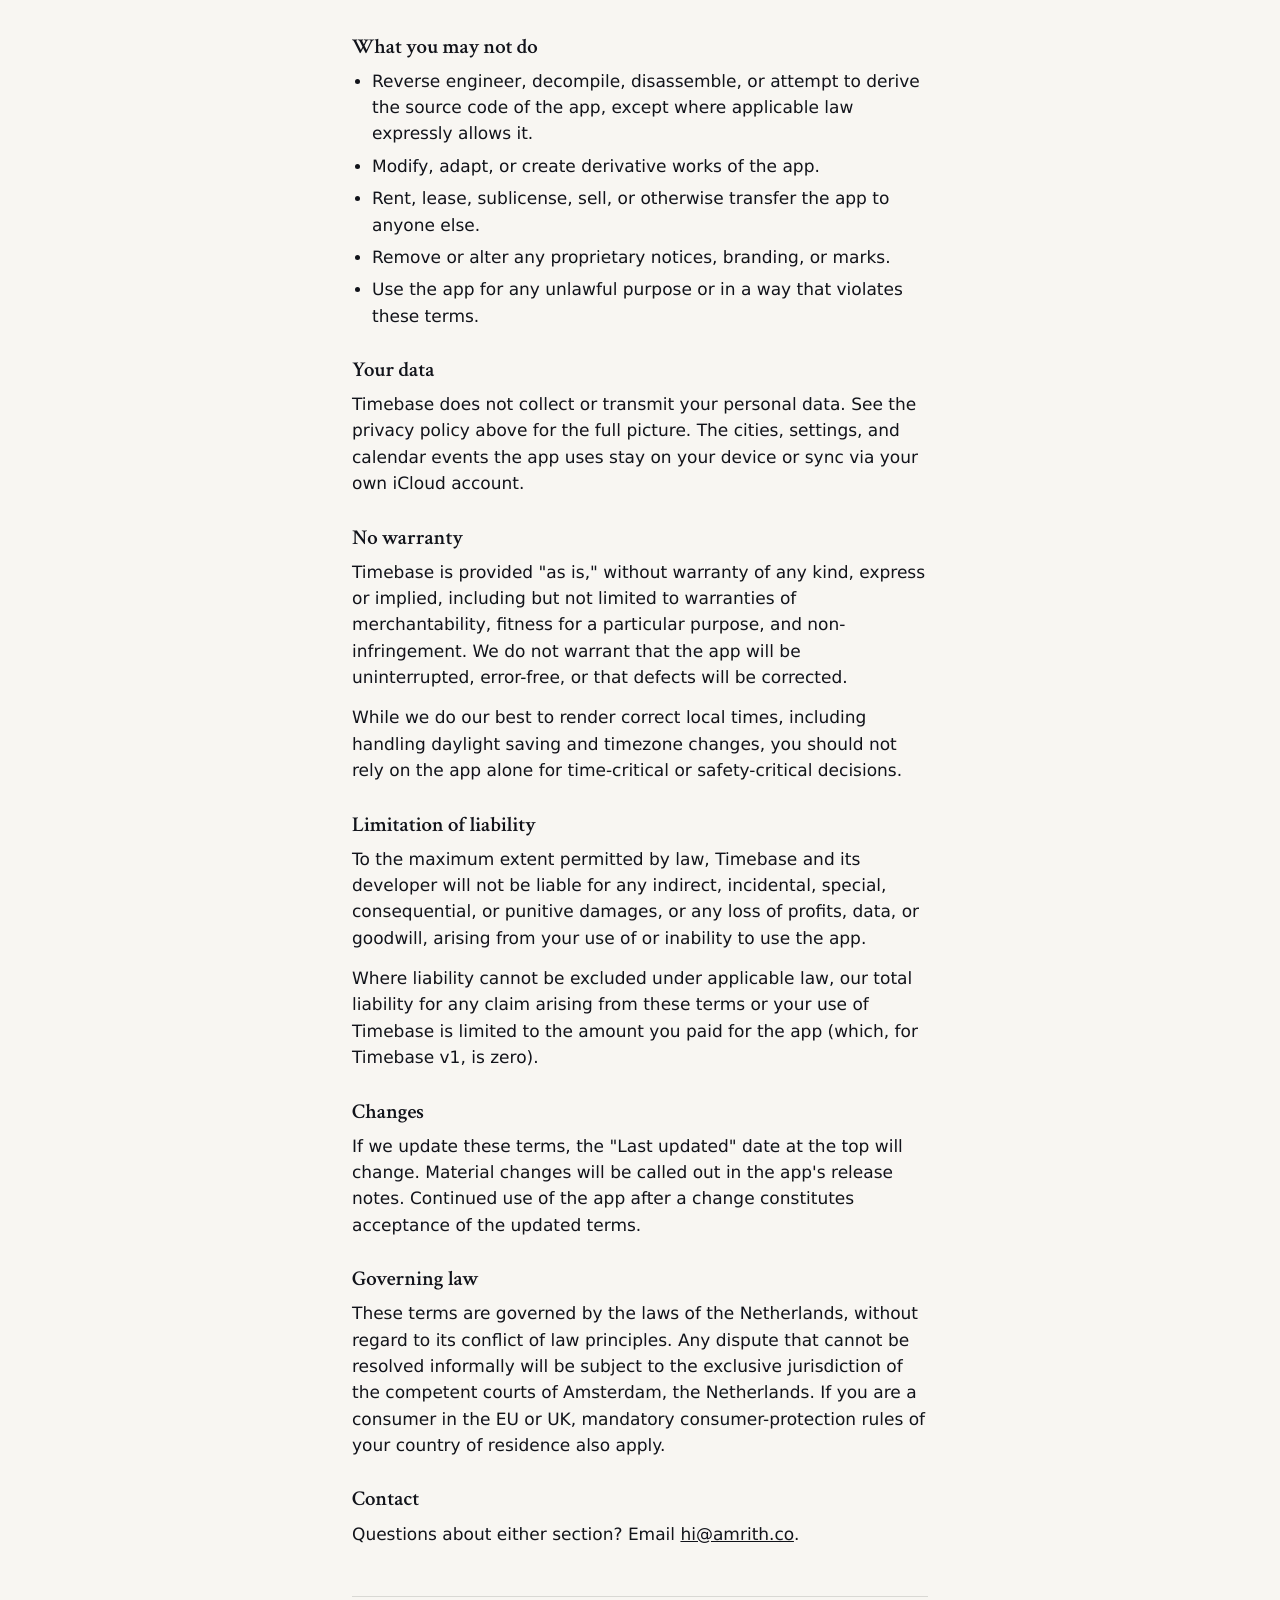
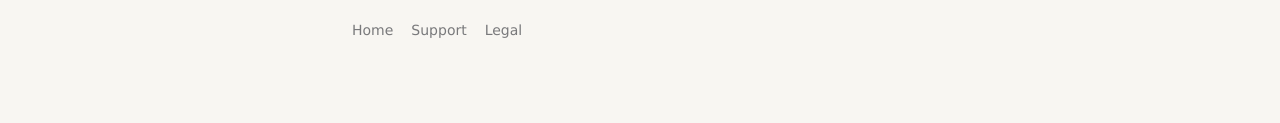
==== commit 99fa5b0a: "Remove WeatherKit references — v1.0 ships without weather - privacy.html: drop the "Weather (Weather" ====
--- a/privacy.html
+++ b/privacy.html
@@ -5,8 +5,21 @@
 <meta name="viewport" content="width=device-width, initial-scale=1, viewport-fit=cover" />
 <title>Privacy &amp; Terms — Timebase</title>
 <meta name="description" content="Timebase does not collect, store, or sell your data. Here's the full privacy policy and terms of use." />
+<link rel="canonical" href="https://timebase.me/privacy" />
+<meta name="robots" content="index, follow" />
+<meta property="og:type" content="website" />
+<meta property="og:site_name" content="Timebase" />
+<meta property="og:url" content="https://timebase.me/privacy" />
+<meta property="og:title" content="Privacy &amp; Terms — Timebase" />
+<meta property="og:description" content="Timebase does not collect, store, or sell your data." />
+<meta property="og:image" content="https://timebase.me/og.jpg" />
+<meta property="og:image:width" content="1200" />
+<meta property="og:image:height" content="630" />
+<meta property="og:image:alt" content="Timebase — a calm world clock and time zone planner" />
+<meta name="twitter:card" content="summary_large_image" />
 <meta name="theme-color" content="#F8F6F2" media="(prefers-color-scheme: light)" />
 <meta name="theme-color" content="#0E0E10" media="(prefers-color-scheme: dark)" />
+<link rel="icon" href="/favicon.ico" sizes="32x32" />
 <link rel="icon" href="/icon.svg" type="image/svg+xml" />
 <link rel="apple-touch-icon" href="/apple-touch-icon.png" />
 <link rel="preconnect" href="https://fonts.googleapis.com" />
@@ -63,9 +76,6 @@
   </ul>
   <p>You can revoke access at any time in <strong>Settings → Privacy &amp; Security → Calendars → Timebase</strong>, or in Timebase's own Settings via the <em>Disconnect Calendar</em> shortcut. Once revoked, the cached events are cleared the next time you reset the app.</p>
 
-  <h3>Weather (WeatherKit)</h3>
-  <p>When you tap a city, Timebase requests current weather conditions from Apple's WeatherKit service. Apple receives the geographic coordinates of the city you tapped, anonymized to Apple's standard WeatherKit terms. Timebase itself does not see or store any data exchanged in this request.</p>
-
   <h3>Location</h3>
   <p>During onboarding, Timebase may ask for your approximate location so it can suggest your home city. If you grant access, the coordinates are used only to find the closest city in the bundled database — they are not saved, transmitted, or used for anything else.</p>
 
@@ -105,9 +115,6 @@
   <h3>Your data</h3>
   <p>Timebase does not collect or transmit your personal data. See the privacy policy above for the full picture. The cities, settings, and calendar events the app uses stay on your device or sync via your own iCloud account.</p>
 
-  <h3>Third-party services</h3>
-  <p>Timebase uses Apple's WeatherKit to fetch weather data. Weather information is supplied by Apple and other data sources — see <a href="https://developer.apple.com/weatherkit/data-source-attribution/">Apple's attribution page</a> for details. The accuracy and availability of weather data is not under our control.</p>
-
   <h3>No warranty</h3>
   <p>Timebase is provided "as is," without warranty of any kind, express or implied, including but not limited to warranties of merchantability, fitness for a particular purpose, and non-infringement. We do not warrant that the app will be uninterrupted, error-free, or that defects will be corrected.</p>
   <p>While we do our best to render correct local times, including handling daylight saving and timezone changes, you should not rely on the app alone for time-critical or safety-critical decisions.</p>
